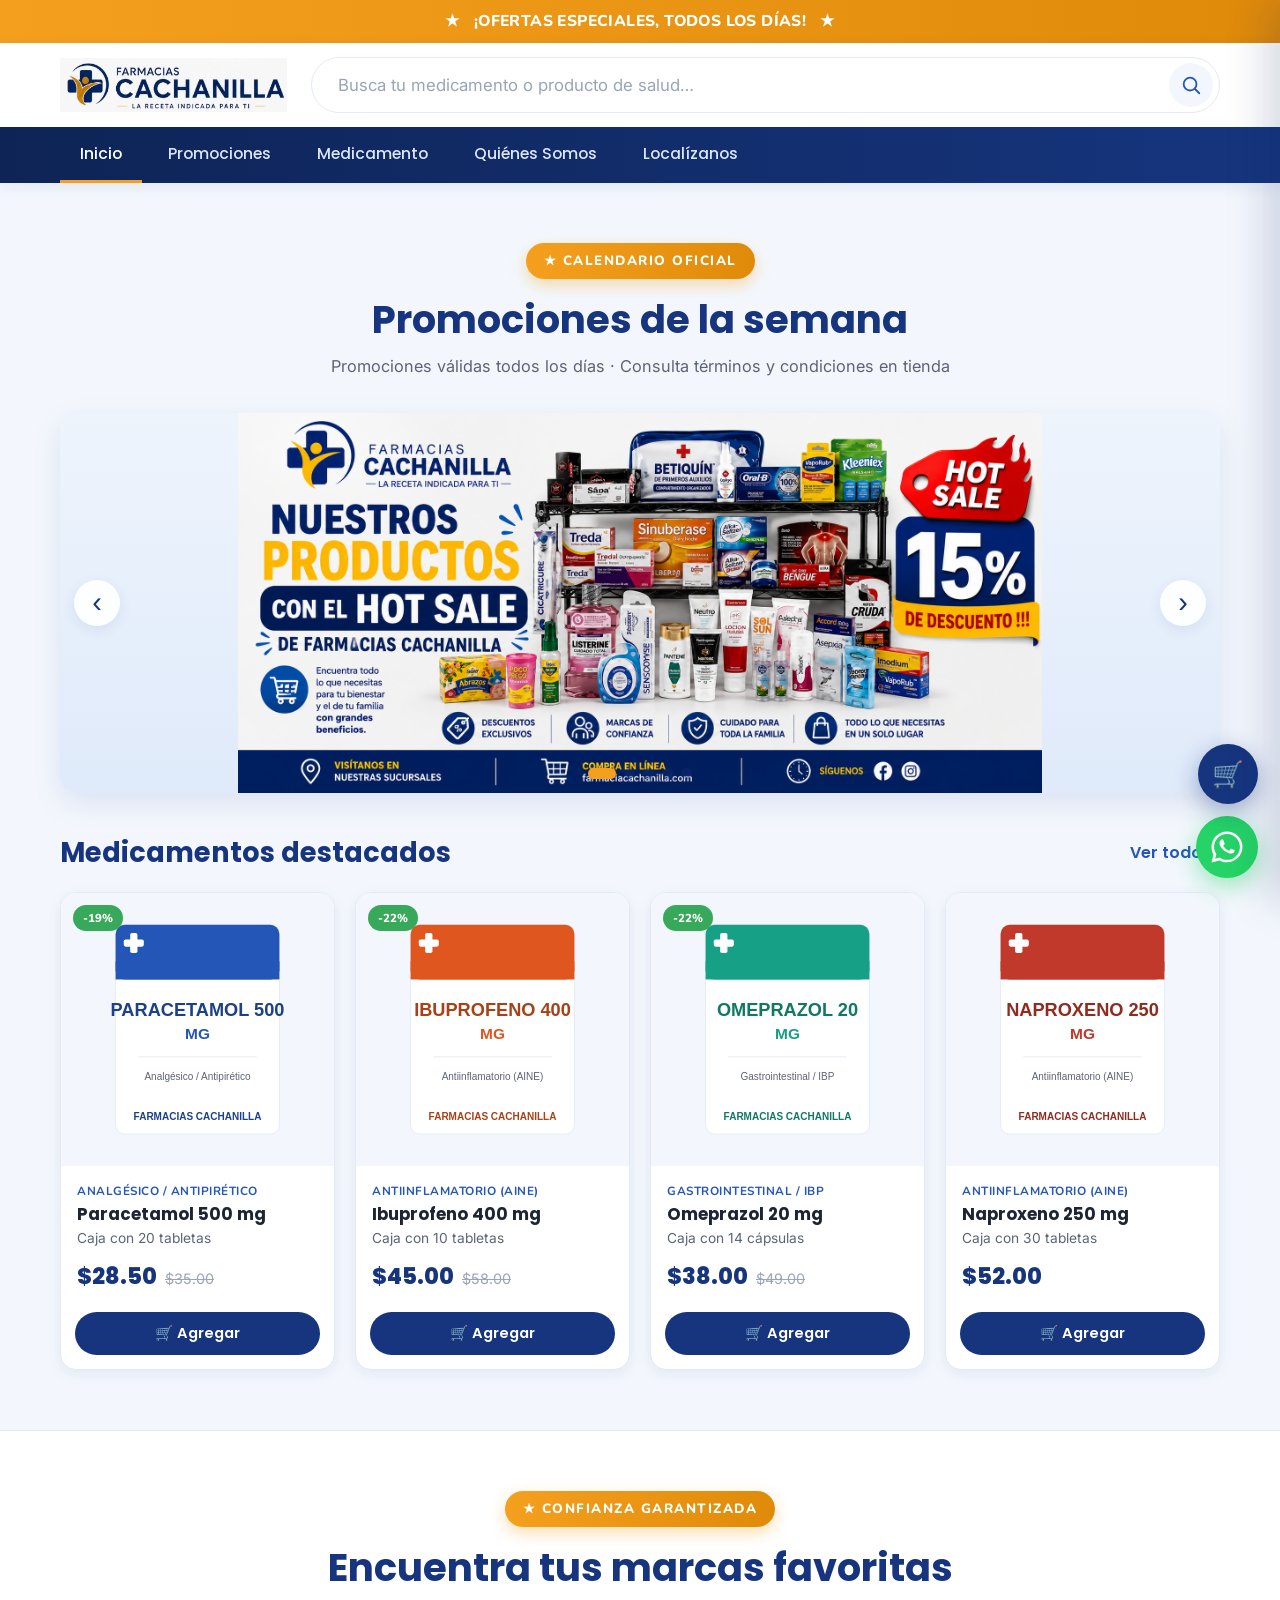
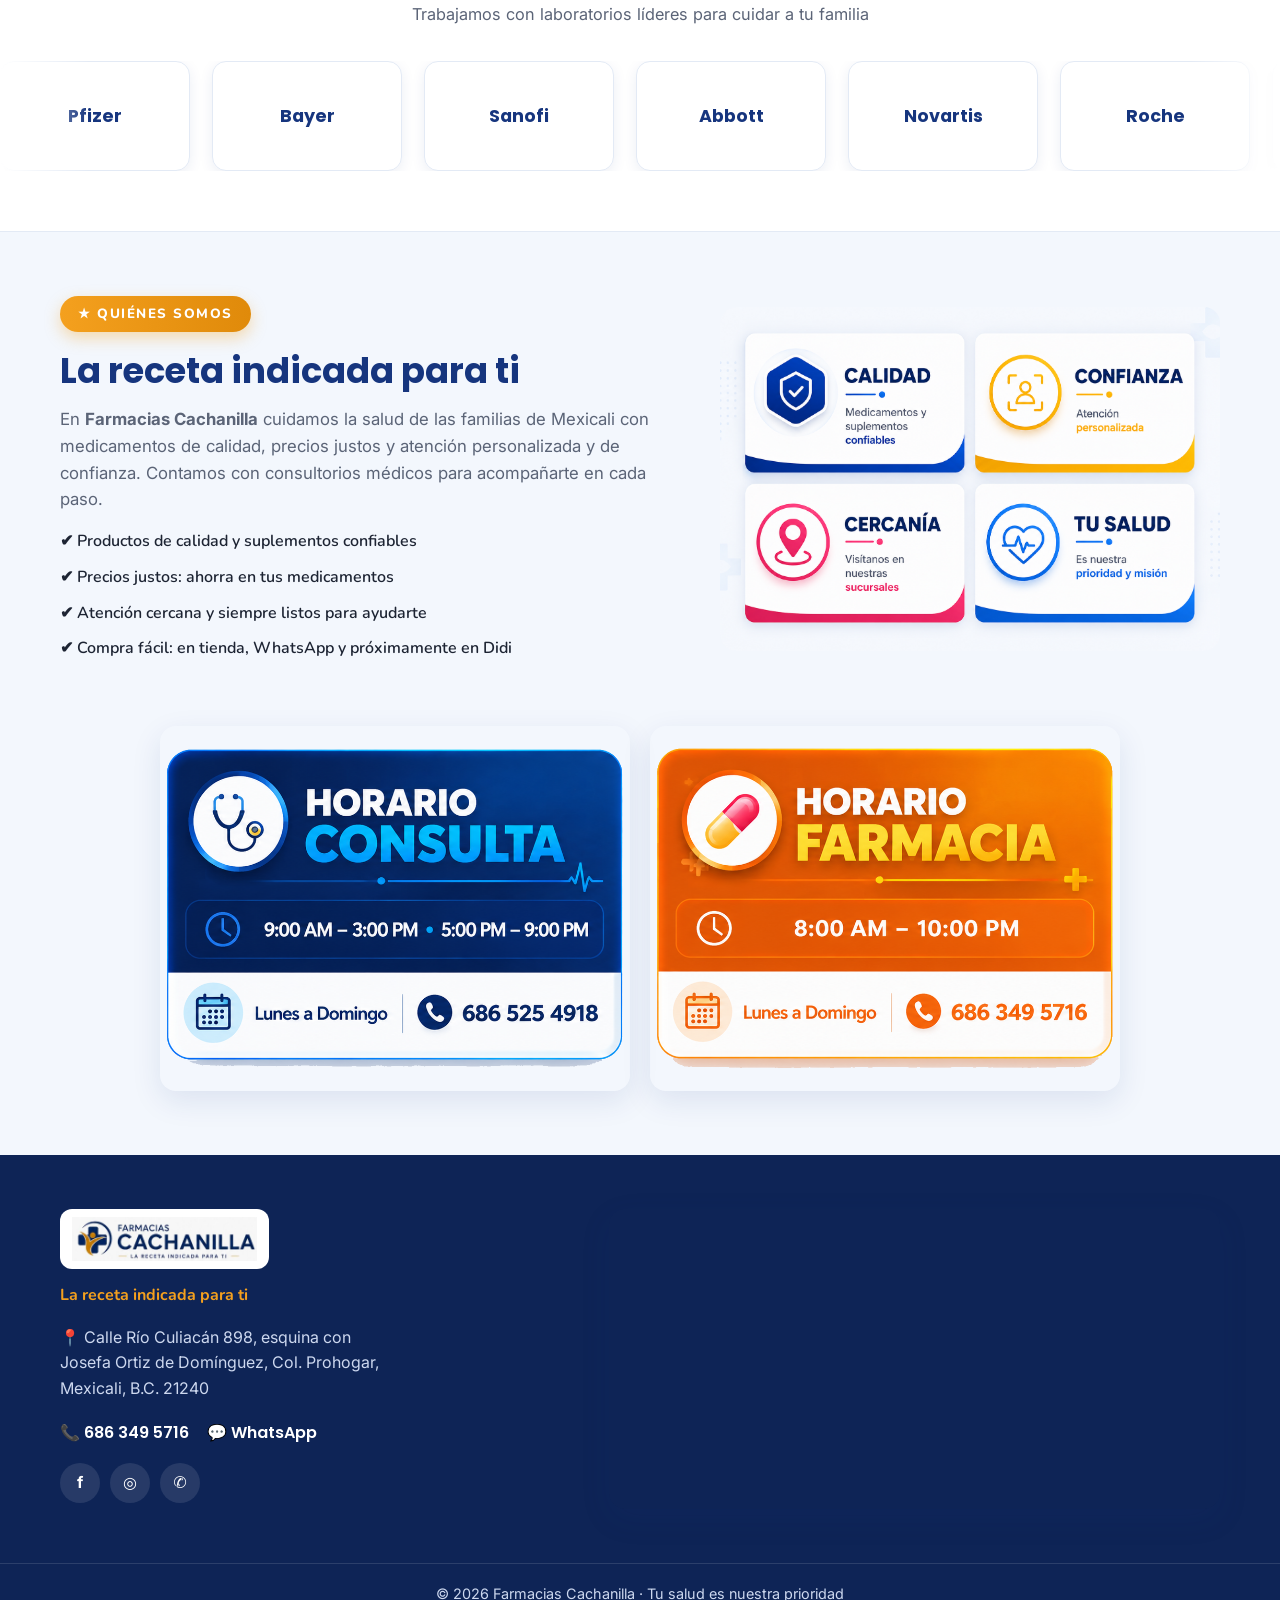
==== index.html @ b31c38f8 "@ Initial commit: Farmacias Cachanilla pharmacy website Static HTML/CSS/JS site for Farmacias Cachan" ====
<!doctype html>
<html lang="es">
  <head>
    <meta charset="UTF-8" />
    <meta name="viewport" content="width=device-width, initial-scale=1.0" />
    <title>Farmacias Cachanilla · La receta indicada para ti</title>
    <meta
      name="description"
      content="Farmacias Cachanilla en Mexicali, B.C. Medicamentos de calidad, promociones todos los días y atención personalizada. La receta indicada para ti."
    />

    <!-- Fonts: Poppins, Inter, Nunito -->
    <link rel="preconnect" href="https://fonts.googleapis.com" />
    <link rel="preconnect" href="https://fonts.gstatic.com" crossorigin />
    <link
      href="https://fonts.googleapis.com/css2?family=Inter:wght@400;500;600;700&family=Nunito:wght@400;600;700;800&family=Poppins:wght@500;600;700;800&display=swap"
      rel="stylesheet"
    />

    <link rel="stylesheet" href="styles.css" />
    <link rel="stylesheet" href="catalog.css" />
  </head>
  <body>
    <!-- ===== Top bar: Special Offers ===== -->
    <div class="topbar">
      <div class="topbar__inner">
        <span class="topbar__icon">★</span>
        <p>¡Ofertas Especiales, todos los días!</p>
        <span class="topbar__icon">★</span>
      </div>
    </div>

    <!-- ===== Header: logo + large search ===== -->
    <header class="header" id="inicio">
      <div class="header__inner">
        <a
          href="#inicio"
          class="brand"
          aria-label="Farmacias Cachanilla - Inicio"
        >
          <img
            src="images/fcachanilla.png"
            onerror="
              this.onerror = null;
              this.src = 'images/logo.svg';
            "
            alt="Farmacias Cachanilla"
            class="brand__logo"
          />
        </a>

        <form class="search" role="search" onsubmit="return false;">
          <input
            type="search"
            class="search__input"
            id="searchInput"
            placeholder="Busca tu medicamento o producto de salud…"
            autocomplete="off"
          />
          <button type="submit" class="search__btn" aria-label="Buscar">
            <svg
              viewBox="0 0 24 24"
              width="22"
              height="22"
              fill="none"
              stroke="currentColor"
              stroke-width="2"
              stroke-linecap="round"
              stroke-linejoin="round"
            >
              <circle cx="11" cy="11" r="7"></circle>
              <line x1="21" y1="21" x2="16.65" y2="16.65"></line>
            </svg>
          </button>
        </form>
      </div>

      <!-- ===== Navbar ===== -->

      <nav class="nav" aria-label="Navegación principal">
        <button class="nav__toggle" id="navToggle" aria-label="Abrir menú">
          ☰
        </button>
        <ul class="nav__list" id="navList">
          <li><a href="#inicio" class="is-active">Inicio</a></li>
          <li><a href="#promociones">Promociones</a></li>
          <li><a href="medicines.html">Medicamento</a></li>
          <li><a href="#quienes-somos">Quiénes Somos</a></li>
          <li><a href="#localizanos">Localízanos</a></li>
        </ul>
      </nav>
    </header>

    <!-- ===== Promotions banner ===== -->
    <section class="promos" id="promociones">
      <div class="section-head">
        <span class="section-head__kicker">Calendario oficial</span>
        <h2 class="section-head__title">Promociones de la semana</h2>
        <p class="section-head__sub">
          Promociones válidas todos los días · Consulta términos y condiciones
          en tienda
        </p>
      </div>

      <!-- Main carousel -->
      <div class="banner">
        <div class="banner__track" id="bannerTrack">
          <figure class="banner__slide">
            <img
              src="images/banner/6cffe744-ce53-4733-be3e-1de3a39f2cb5.png"
              alt="Hot Sale 15% de descuento en Farmacias Cachanilla"
              loading="lazy"
            />
          </figure>
          <figure class="banner__slide">
            <img
              src="images/banner/8ad12cfd-c599-4c02-a518-614a03417644.png"
              alt="Lunes de Ofertas Exclusivas"
              loading="lazy"
            />
          </figure>
          <figure class="banner__slide">
            <img
              src="images/banner/b4b0b1b1-4445-47c0-91e2-8fb23d825919.png"
              alt="Encuentra los medicamentos y productos para el cuidado de tu salud"
              loading="lazy"
            />
          </figure>
          <figure class="banner__slide">
            <img
              src="images/banner/c88b5c48-6c72-4210-8915-53090e81ed5e.png"
              alt="Nuestro personal está listo para surtir tu receta"
              loading="lazy"
            />
          </figure>
          <figure class="banner__slide">
            <img
              src="images/banner/e79104b1-02ad-48b0-a302-bc92f5e53a52.png"
              alt="Garnier SkinActive Agua Micelar Todo-en-1"
              loading="lazy"
            />
          </figure>
        </div>

        <button
          class="banner__nav banner__nav--prev"
          id="bannerPrev"
          aria-label="Anterior"
        >
          ‹
        </button>
        <button
          class="banner__nav banner__nav--next"
          id="bannerNext"
          aria-label="Siguiente"
        >
          ›
        </button>
        <div class="banner__dots" id="bannerDots"></div>
      </div>

      <!-- Featured medicines -->
      <div class="featured__head">
        <h3 class="gallery__title">Medicamentos destacados</h3>
        <a class="featured__all" href="medicines.html">Ver todos ›</a>
      </div>
      <div class="catalog__grid" id="featuredMeds">
        <p class="empty">Cargando medicamentos…</p>
      </div>
    </section>

    <!-- ===== Brands we sell ===== -->
    <section class="brands" id="medicamento">
      <div class="section-head">
        <span class="section-head__kicker">Confianza garantizada</span>
        <h2 class="section-head__title">Encuentra tus marcas favoritas</h2>
        <p class="section-head__sub">
          Trabajamos con laboratorios líderes para cuidar a tu familia
        </p>
      </div>

      <div class="brands__marquee">
        <div class="brands__track" id="brandsGrid">
          <!-- The cards (duplicated for the loop) are generated with JS (main.js) -->
        </div>
      </div>
    </section>

    <!-- ===== About us ===== -->
    <section class="about" id="quienes-somos">
      <div class="about__grid">
        <div class="about__text">
          <span class="section-head__kicker">Quiénes Somos</span>
          <h2>La receta indicada para ti</h2>
          <p>
            En <strong>Farmacias Cachanilla</strong> cuidamos la salud de las
            familias de Mexicali con medicamentos de calidad, precios justos y
            atención personalizada y de confianza. Contamos con consultorios
            médicos para acompañarte en cada paso.
          </p>
          <ul class="about__list">
            <li>✔ Productos de calidad y suplementos confiables</li>
            <li>✔ Precios justos: ahorra en tus medicamentos</li>
            <li>✔ Atención cercana y siempre listos para ayudarte</li>
            <li>✔ Compra fácil: en tienda, WhatsApp y próximamente en Didi</li>
          </ul>
        </div>
        <div class="about__cards">
          <img
            class="about__img"
            src="images/banner/quienes-somos.png"
            alt="Calidad: medicamentos y suplementos confiables. Confianza: atención personalizada. Cercanía: visítanos en nuestras sucursales. Tu salud: es nuestra prioridad y misión."
          />
        </div>
      </div>
    </section>

    <!-- ===== Schedule ===== -->
    <section class="hours">
      <img
        class="hours__img"
        src="images/banner/hconsulta.png"
        alt="Horario Consulta: 9:00 AM – 3:00 PM y 5:00 PM – 9:00 PM, Lunes a Domingo, 686 525 4918."
      />
      <img
        class="hours__img"
        src="images/banner/fhorario.png"
        alt="Horario Farmacia: 8:00 AM – 10:00 PM, Lunes a Domingo, 686 349 5716."
      />
    </section>

    <!-- ===== Footer with map ===== -->
    <footer class="footer" id="localizanos">
      <div class="footer__grid">
        <div class="footer__col">
          <img
            src="images/fcachanilla.png"
            onerror="
              this.onerror = null;
              this.src = 'images/logo.svg';
            "
            alt="Farmacias Cachanilla"
            class="footer__logo"
          />
          <p class="footer__tag">La receta indicada para ti</p>
          <p class="footer__addr">
            📍 Calle Río Culiacán 898, esquina con Josefa Ortiz de Domínguez,
            Col. Prohogar, Mexicali, B.C. 21240
          </p>
          <div class="footer__contact">
            <a href="tel:+526863495716">📞 686 349 5716</a>
            <a href="https://wa.me/526863495716" target="_blank" rel="noopener"
              >💬 WhatsApp</a
            >
          </div>
          <div class="footer__social">
            <a href="#" aria-label="Facebook">f</a>
            <a href="#" aria-label="Instagram">◎</a>
            <a href="https://wa.me/526863495716" aria-label="WhatsApp">✆</a>
          </div>
        </div>

        <div class="footer__map">
          <iframe
            title="Ubicación Farmacias Cachanilla"
            src="https://www.google.com/maps?q=Calle+R%C3%ADo+Culiacan+898,+Prohogar,+Mexicali,+21240&output=embed"
            width="100%"
            height="100%"
            style="border: 0"
            allowfullscreen=""
            loading="lazy"
            referrerpolicy="no-referrer-when-downgrade"
          ></iframe>
        </div>
      </div>

      <div class="footer__bottom">
        <p>
          © <span id="year"></span> Farmacias Cachanilla · Tu salud es nuestra
          prioridad
        </p>
      </div>
    </footer>

    <!-- ===== Floating WhatsApp button ===== -->
    <a
      class="whatsapp"
      href="https://wa.me/526863495716?text=Hola%2C%20quiero%20informaci%C3%B3n%20sobre%20sus%20promociones"
      target="_blank"
      rel="noopener"
      aria-label="Escríbenos por WhatsApp"
    >
      <svg
        viewBox="0 0 32 32"
        width="32"
        height="32"
        fill="currentColor"
        aria-hidden="true"
      >
        <path
          d="M16 .5C7.4.5.5 7.4.5 16c0 2.8.7 5.4 2 7.7L.5 31.5l8-2.1c2.2 1.2 4.8 1.9 7.5 1.9 8.6 0 15.5-6.9 15.5-15.5S24.6.5 16 .5zm0 28.3c-2.4 0-4.7-.7-6.7-1.9l-.5-.3-4.7 1.2 1.3-4.6-.3-.5c-1.3-2-2-4.4-2-6.9C3.1 8.8 8.9 3 16 3s12.9 5.8 12.9 12.9S23.1 28.8 16 28.8zm7.1-9.7c-.4-.2-2.3-1.1-2.6-1.3-.4-.1-.6-.2-.9.2-.3.4-1 1.3-1.2 1.5-.2.2-.4.3-.8.1-.4-.2-1.6-.6-3.1-1.9-1.1-1-1.9-2.3-2.1-2.6-.2-.4 0-.6.2-.8.2-.2.4-.4.6-.7.2-.2.3-.4.4-.7.1-.3 0-.5 0-.7-.1-.2-.9-2.1-1.2-2.9-.3-.8-.6-.7-.9-.7h-.7c-.2 0-.7.1-1 .5-.3.4-1.3 1.3-1.3 3.1s1.3 3.6 1.5 3.9c.2.3 2.6 4 6.3 5.5.9.4 1.6.6 2.1.8.9.3 1.7.2 2.3.1.7-.1 2.3-.9 2.6-1.8.3-.9.3-1.6.2-1.8-.1-.2-.3-.3-.7-.4z"
        />
      </svg>
    </a>

    <script src="data-medicines.js"></script>
    <script src="store.js"></script>
    <script src="main.js"></script>
  </body>
</html>
---- styles.css ----
/* ===================================================================
   Farmacias Cachanilla — Styles
   Palette based on the logo: navy blue + gold/orange + green cross
   Fonts: Poppins (titles), Inter (body), Nunito (accents)
=================================================================== */

:root{
  --navy:      #16357e;   /* logo's main blue */
  --navy-dark: #0e2456;
  --blue:      #2456b8;
  --gold:      #f4a01e;   /* logo's gold/orange */
  --gold-dark: #e08a0a;
  --green:     #38a85a;   /* cross green */
  --ink:       #1d2433;
  --muted:     #5b6477;
  --bg:        #f3f7fd;
  --card:      #ffffff;
  --line:      #e3eaf5;
  --radius:    16px;
  --shadow:    0 10px 30px rgba(22,53,126,.10);
  --shadow-sm: 0 4px 14px rgba(22,53,126,.08);
}

*{ box-sizing:border-box; margin:0; padding:0; }

html{ scroll-behavior:smooth; }

body{
  font-family:'Inter', system-ui, sans-serif;
  color:var(--ink);
  background:var(--bg);
  line-height:1.6;
}

img{ max-width:100%; display:block; }
a{ color:inherit; text-decoration:none; }

h1,h2,h3,h4{ font-family:'Poppins', sans-serif; line-height:1.2; }

/* ===== Top bar ===== */
.topbar{
  background:linear-gradient(90deg,var(--gold),var(--gold-dark));
  color:#fff;
}
.topbar__inner{
  max-width:1200px; margin:0 auto; padding:9px 20px;
  display:flex; align-items:center; justify-content:center; gap:14px;
  font-family:'Nunito', sans-serif; font-weight:800; letter-spacing:.4px;
  font-size:.98rem; text-transform:uppercase;
}
.topbar__icon{ animation:twinkle 1.8s infinite ease-in-out; }
@keyframes twinkle{ 0%,100%{opacity:1} 50%{opacity:.35} }

/* ===== Header ===== */
.header{
  position:sticky; top:0; z-index:50;
  background:#fff; box-shadow:var(--shadow-sm);
}
.header__inner{
  max-width:1200px; margin:0 auto; padding:14px 20px;
  display:flex; align-items:center; gap:24px; flex-wrap:wrap;
}
.brand__logo{ height:54px; width:auto; }

/* Large minimalist search */
.search{
  flex:1; min-width:280px;
  display:flex; align-items:center; gap:6px;
  background:#fff;
  border:1.5px solid var(--line);
  border-radius:50px;
  padding:5px 6px 5px 22px;
  transition:border-color .2s, box-shadow .2s;
}
.search:focus-within{
  border-color:var(--blue);
  box-shadow:0 0 0 4px rgba(36,86,184,.10);
}
.search__input{
  flex:1; border:none; outline:none; background:transparent;
  font-family:'Inter',sans-serif; font-size:1.05rem; color:var(--ink);
  padding:11px 4px;
}
.search__input::placeholder{ color:#9aa4b8; }
/* Minimalist button: icon only */
.search__btn{
  flex:none; display:grid; place-items:center; cursor:pointer;
  width:44px; height:44px; border-radius:50%;
  border:none; background:var(--bg); color:var(--blue);
  transition:background .2s, color .2s, transform .15s;
}
.search__btn:hover{ background:var(--blue); color:#fff; transform:scale(1.05); }

/* ===== Navbar ===== */
.nav{
  background:linear-gradient(90deg,var(--navy-dark),var(--navy));
}
.nav__list{
  max-width:1200px; margin:0 auto; padding:0 20px;
  list-style:none; display:flex; gap:6px; flex-wrap:wrap;
}
.nav__list a{
  display:block; color:#dce6fb; font-family:'Poppins',sans-serif;
  font-weight:500; font-size:.98rem; padding:14px 20px;
  border-bottom:3px solid transparent; transition:.2s;
}
.nav__list a:hover{ color:#fff; background:rgba(255,255,255,.08); }
.nav__list a.is-active{ color:#fff; border-bottom-color:var(--gold); }
.nav__toggle{
  display:none; background:none; border:none; color:#fff;
  font-size:1.6rem; padding:12px 20px; cursor:pointer;
}

/* ===== Section headers ===== */
.section-head{ text-align:center; max-width:720px; margin:0 auto 34px; }
.section-head__kicker{
  display:inline-block; margin-bottom:12px;
  font-family:'Nunito',sans-serif; font-weight:800; color:#fff;
  text-transform:uppercase; letter-spacing:1.5px; font-size:.84rem;
  background:linear-gradient(90deg,var(--gold),var(--gold-dark));
  padding:7px 18px; border-radius:50px;
  box-shadow:0 6px 16px rgba(244,160,30,.35);
}
.section-head__kicker::before{ content:'★ '; }
.section-head__title{
  font-size:clamp(1.6rem,3.4vw,2.4rem); color:var(--navy); margin:6px 0 10px;
}
.section-head__sub{ color:var(--muted); font-size:1.02rem; }

/* ===== Promotions ===== */
.promos{ max-width:1200px; margin:0 auto; padding:60px 20px; }

.banner{ position:relative; border-radius:var(--radius); overflow:hidden; box-shadow:var(--shadow); }
.banner__track{ display:flex; transition:transform .5s ease; }
.banner__slide{ min-width:100%; }
/* Horizontal banners: reduced height, no crop or distortion */
.banner__slide img{
  width:100%; height:clamp(220px,30vw,380px); object-fit:contain; display:block;
  background:linear-gradient(180deg,#eef4fc,#dfeafa);
}

/* ---- Featured posters gallery ---- */
.gallery__title{
  text-align:center; color:var(--navy); font-size:clamp(1.3rem,2.6vw,1.7rem);
  margin:44px 0 22px;
}
.gallery{
  display:grid; grid-template-columns:repeat(4,1fr); gap:18px;
}
.gallery__item{
  display:block; border-radius:14px; overflow:hidden; background:#fff;
  border:1px solid var(--line); box-shadow:var(--shadow-sm);
  aspect-ratio:53/80; transition:transform .2s, box-shadow .2s;
}
.gallery__item:hover{ transform:translateY(-5px); box-shadow:var(--shadow); }
.gallery__item img{ width:100%; height:100%; object-fit:cover; display:block; }

/* Featured medicines header */
.featured__head{
  display:flex; align-items:center; justify-content:space-between; gap:16px;
  margin:44px 0 22px; flex-wrap:wrap;
}
.featured__head .gallery__title{ margin:0; text-align:left; }
.featured__all{
  font-family:'Poppins',sans-serif; font-weight:600; color:var(--blue);
  white-space:nowrap; transition:color .2s;
}
.featured__all:hover{ color:var(--navy); }

/* ---- Posters designed with CSS ---- */
.slide{
  min-height:clamp(340px,42vw,460px);
  padding:clamp(26px,4vw,52px);
  color:#fff; display:flex; flex-direction:column; justify-content:center;
}
.slide h3{ font-size:clamp(1.6rem,4vw,3rem); letter-spacing:.5px; }
.slide__tagline{ font-family:'Nunito',sans-serif; font-weight:800; font-size:clamp(1rem,2vw,1.3rem); margin-top:6px; }

/* Slide 1 — Rovemax */
.slide--rovemax{
  background:linear-gradient(135deg,#eaf2fc 0%,#cfe0f7 100%); color:var(--navy);
  flex-direction:row; align-items:center; gap:30px; justify-content:space-between;
}
.slide__brand{ font-family:'Poppins',sans-serif; font-weight:800; color:#1f7a4d; font-size:clamp(2rem,5vw,3.4rem); }
.slide__sub{ font-weight:700; color:var(--navy); letter-spacing:1px; }
.slide__dose{ color:var(--muted); margin-bottom:8px; }
.slide--rovemax .slide__tagline{ color:var(--blue); margin:8px 0 16px; }
.slide__feats{ list-style:none; display:grid; gap:8px; font-family:'Nunito',sans-serif; font-weight:700; }
.slide__right{ display:flex; flex-direction:column; align-items:center; gap:14px; }
.slide__box{
  background:var(--navy); color:#fff; border-radius:16px; padding:18px 26px; text-align:center;
  font-family:'Poppins',sans-serif; font-weight:600; line-height:1.1; display:flex; flex-direction:column;
}
.slide__box strong{ font-size:3rem; color:var(--gold); }
.slide__lab{ font-family:'Poppins',sans-serif; font-weight:800; color:var(--navy); font-size:1.4rem; }

/* Slides with a day header */
.slide__head{ text-align:center; margin-bottom:18px; }
.slide__day{
  display:inline-block; background:#fff; color:var(--navy);
  font-family:'Poppins',sans-serif; font-weight:800; font-size:clamp(1.4rem,3.5vw,2.4rem);
  padding:4px 22px; border-radius:8px; letter-spacing:1px;
}
.slide__day--gold{ color:var(--gold-dark); }

/* Slide 2 — Viernes */
.slide--viernes{ background:linear-gradient(135deg,#b3122a,#7d0d1d); }
/* Slide 3 — Jueves */
.slide--jueves{ background:linear-gradient(135deg,#2a2f86,#171b5c); }
/* Slide 4 — Consultorios */
.slide--consultorios{ background:linear-gradient(135deg,var(--navy),var(--navy-dark)); }

.slide__deals{ display:grid; grid-template-columns:1fr 1fr; gap:12px; max-width:760px; margin:0 auto; width:100%; }
.slide__deals--row{ grid-template-columns:repeat(3,1fr); margin-top:14px; }
.deal{
  background:rgba(255,255,255,.12); border:1px solid rgba(255,255,255,.25);
  border-radius:12px; padding:12px 16px; display:flex; align-items:center;
  justify-content:space-between; gap:10px; backdrop-filter:blur(2px);
}
.deal span{ font-family:'Inter',sans-serif; font-weight:600; font-size:.95rem; }
.deal strong{ font-family:'Poppins',sans-serif; font-weight:800; color:var(--gold); white-space:nowrap; }

/* Hydration kit */
.slide__kit{
  display:flex; align-items:center; justify-content:center; gap:24px; flex-wrap:wrap;
  background:rgba(255,255,255,.1); border-radius:14px; padding:16px 24px;
  max-width:620px; margin:0 auto;
}
.kit__items{ font-family:'Nunito',sans-serif; font-weight:700; font-size:1.05rem; }
.kit__items em{ color:var(--gold); font-style:normal; font-weight:800; }
.kit__price{ display:flex; flex-direction:column; align-items:center; line-height:1; }
.kit__price small{ font-size:.8rem; opacity:.85; }
.kit__price strong{ font-family:'Poppins',sans-serif; font-weight:800; font-size:3rem; color:var(--gold); }

/* Clinics — schedule */
.slide__hours{ display:grid; grid-template-columns:1fr 1fr; gap:16px; max-width:680px; margin:0 auto; width:100%; }
.hour{
  background:rgba(255,255,255,.12); border-radius:14px; padding:16px; text-align:center;
  display:flex; flex-direction:column; gap:4px;
}
.hour b{ font-family:'Poppins',sans-serif; font-size:1.1rem; }
.hour span{ font-family:'Nunito',sans-serif; font-weight:700; color:var(--gold); }
.hour small{ opacity:.85; }
.slide__addr{ text-align:center; margin-top:16px; font-weight:600; }
.banner__nav{
  position:absolute; top:50%; transform:translateY(-50%);
  width:46px; height:46px; border-radius:50%; border:none; cursor:pointer;
  background:rgba(255,255,255,.92); color:var(--navy);
  font-size:1.8rem; line-height:1; box-shadow:var(--shadow-sm);
  display:grid; place-items:center; transition:.2s;
}
.banner__nav:hover{ background:#fff; transform:translateY(-50%) scale(1.08); }
.banner__nav--prev{ left:14px; }
.banner__nav--next{ right:14px; }
.banner__dots{
  position:absolute; bottom:14px; left:0; right:0;
  display:flex; gap:8px; justify-content:center;
}
.banner__dots button{
  width:11px; height:11px; border-radius:50%; border:none; cursor:pointer;
  background:rgba(22,53,126,.3); transition:.2s;
}
.banner__dots button.is-active{ background:var(--gold); width:28px; border-radius:6px; }

/* Offer cards */
.offers{
  margin-top:26px;
  display:grid; grid-template-columns:repeat(4,1fr); gap:18px;
}
.offer{
  background:var(--card); border-radius:14px; padding:22px 20px;
  box-shadow:var(--shadow-sm); border:1px solid var(--line);
  transition:transform .2s, box-shadow .2s;
}
.offer:hover{ transform:translateY(-4px); box-shadow:var(--shadow); }
.offer__badge{
  display:inline-block; font-family:'Nunito',sans-serif; font-weight:800;
  font-size:.72rem; text-transform:uppercase; letter-spacing:.6px;
  color:#fff; padding:4px 12px; border-radius:50px; margin-bottom:12px;
}
.offer__badge--blue{ background:var(--blue); }
.offer__badge--gold{ background:var(--gold); }
.offer__badge--green{ background:var(--green); }
.offer h3{ font-size:1.05rem; color:var(--navy); }
.offer p{ color:var(--muted); font-size:.92rem; margin:4px 0 12px; }
.offer__off{
  font-family:'Poppins',sans-serif; font-weight:800; font-size:1.5rem;
  color:var(--gold-dark);
}

/* ===== Brands ===== */
.brands{ background:#fff; padding:60px 0; border-top:1px solid var(--line); border-bottom:1px solid var(--line); }

/* Infinite carousel (marquee) */
.brands__marquee{
  overflow:hidden; width:100%;
  -webkit-mask-image:linear-gradient(90deg, transparent, #000 7%, #000 93%, transparent);
          mask-image:linear-gradient(90deg, transparent, #000 7%, #000 93%, transparent);
}
.brands__track{
  display:flex; gap:22px; width:max-content;
  animation:brandsScroll 55s linear infinite;
}
.brands__marquee:hover .brands__track{ animation-play-state:paused; }
@keyframes brandsScroll{
  from{ transform:translateX(0); }
  to{ transform:translateX(-50%); }
}
@media (prefers-reduced-motion:reduce){
  .brands__track{ animation:none; flex-wrap:wrap; justify-content:center; }
}

.brand-card{
  flex:0 0 auto; width:190px; height:110px;
  background:var(--card); border:1px solid var(--line); border-radius:14px;
  display:grid; place-items:center; padding:18px;
  box-shadow:var(--shadow-sm); transition:transform .2s, box-shadow .2s;
  font-family:'Poppins',sans-serif; font-weight:700; font-size:1.1rem; color:var(--navy);
  text-align:center;
}
.brand-card:hover{ transform:translateY(-4px); box-shadow:var(--shadow); }
.brand-card img{ max-height:50px; max-width:140px; width:auto; object-fit:contain; }

/* ===== About us ===== */
.about{ max-width:1200px; margin:0 auto; padding:64px 20px; }
.about__grid{ display:grid; grid-template-columns:1.1fr .9fr; gap:48px; align-items:center; }
.about__text h2{ font-size:clamp(1.6rem,3vw,2.2rem); color:var(--navy); margin:6px 0 14px; }
.about__text p{ color:var(--muted); font-size:1.05rem; margin-bottom:16px; }
.about__list{ list-style:none; display:grid; gap:10px; }
.about__list li{ font-family:'Nunito',sans-serif; font-weight:600; color:var(--ink); }
.about__cards{ display:block; }
.about__img{ width:100%; height:auto; display:block; border-radius:var(--radius); }
.about__card{
  background:var(--card); border:1px solid var(--line); border-radius:14px;
  padding:22px 18px; text-align:center; box-shadow:var(--shadow-sm);
}
.about__card span{ font-size:2rem; display:block; margin-bottom:8px; }
.about__card h4{ color:var(--navy); margin-bottom:4px; }
.about__card p{ color:var(--muted); font-size:.9rem; }

/* ===== Schedule ===== */
.hours{
  max-width:1000px; margin:0 auto 64px; padding:0 20px;
  display:grid; grid-template-columns:1fr 1fr; gap:20px; align-items:center;
}
.hours__img{
  width:100%; height:auto; display:block;
  border-radius:var(--radius); box-shadow:var(--shadow);
}
@media (max-width:640px){
  .hours{ grid-template-columns:1fr; }
}

/* ===== Footer ===== */
.footer{ background:var(--navy-dark); color:#cdd8ef; }
.footer__grid{
  max-width:1200px; margin:0 auto; padding:54px 20px;
  display:grid; grid-template-columns:1fr 1.2fr; gap:40px;
}
.footer__logo{ height:60px; background:#fff; padding:8px 12px; border-radius:12px; margin-bottom:14px; }
.footer__tag{ font-family:'Nunito',sans-serif; font-weight:700; color:var(--gold); margin-bottom:16px; }
.footer__addr{ margin-bottom:18px; max-width:340px; }
.footer__contact{ display:flex; gap:18px; flex-wrap:wrap; margin-bottom:18px; }
.footer__contact a{ font-family:'Poppins',sans-serif; font-weight:600; color:#fff; }
.footer__contact a:hover{ color:var(--gold); }
.footer__social{ display:flex; gap:10px; }
.footer__social a{
  width:40px; height:40px; border-radius:50%; display:grid; place-items:center;
  background:rgba(255,255,255,.1); color:#fff; font-weight:700; transition:.2s;
}
.footer__social a:hover{ background:var(--gold); color:var(--navy-dark); }
.footer__map{ border-radius:var(--radius); overflow:hidden; min-height:300px; box-shadow:var(--shadow); }
.footer__map iframe{ display:block; height:100%; min-height:300px; }
.footer__bottom{
  border-top:1px solid rgba(255,255,255,.12); text-align:center;
  padding:18px 20px; font-size:.9rem;
}

/* ===== Floating WhatsApp button ===== */
.whatsapp{
  position:fixed; right:22px; bottom:22px; z-index:80;
  width:62px; height:62px; border-radius:50%;
  background:#25d366; color:#fff;
  display:grid; place-items:center;
  box-shadow:0 8px 24px rgba(37,211,102,.45);
  animation:pulse 2.2s infinite;
  transition:transform .2s;
}
.whatsapp:hover{ transform:scale(1.08); }
@keyframes pulse{
  0%{ box-shadow:0 0 0 0 rgba(37,211,102,.5); }
  70%{ box-shadow:0 0 0 16px rgba(37,211,102,0); }
  100%{ box-shadow:0 0 0 0 rgba(37,211,102,0); }
}

/* ===== Responsive ===== */
@media (max-width:900px){
  .offers{ grid-template-columns:1fr 1fr; }
  .gallery{ grid-template-columns:repeat(3,1fr); }
  .brands__grid{ grid-template-columns:repeat(3,1fr); }
  .about__grid{ grid-template-columns:1fr; }
  .footer__grid{ grid-template-columns:1fr; }
}
@media (max-width:640px){
  .header__inner{ gap:14px; }
  .brand__logo{ height:44px; }
  .search__btn{ padding:12px 18px; }
  .nav__toggle{ display:block; }
  .nav__list{
    display:none; flex-direction:column; padding:0;
  }
  .nav__list.is-open{ display:flex; }
  .nav__list a{ padding:14px 20px; border-bottom:1px solid rgba(255,255,255,.08); }
  .offers{ grid-template-columns:1fr; }
  .gallery{ grid-template-columns:1fr 1fr; }
  .brands__grid{ grid-template-columns:1fr 1fr; }
  .about__cards{ grid-template-columns:1fr; }

  /* Posters on mobile */
  .slide--rovemax{ flex-direction:column; text-align:center; }
  .slide__feats{ justify-items:center; }
  .slide__deals{ grid-template-columns:1fr; }
  .slide__deals--row{ grid-template-columns:1fr; }
  .slide__hours{ grid-template-columns:1fr; }
}
---- catalog.css ----
/* ===================================================================
   Medicines catalog + product detail
=================================================================== */

/* ---------- List ---------- */
.catalog{ max-width:1200px; margin:0 auto; padding:34px 20px 70px; }
.catalog__head{
  display:flex; align-items:flex-end; justify-content:space-between; gap:16px;
  flex-wrap:wrap; margin-bottom:18px;
}
.catalog__title{ font-size:clamp(1.6rem,3.4vw,2.3rem); color:var(--navy); }
.catalog__count{ color:var(--muted); font-family:'Nunito',sans-serif; font-weight:700; }

.catalog__chips{ display:flex; gap:10px; flex-wrap:wrap; margin-bottom:26px; }
.chip{
  border:1.5px solid var(--line); background:#fff; color:var(--muted);
  font-family:'Nunito',sans-serif; font-weight:700; font-size:.9rem;
  padding:8px 16px; border-radius:50px; cursor:pointer; transition:.18s;
}
.chip:hover{ border-color:var(--blue); color:var(--blue); }
.chip.is-active{ background:var(--navy); border-color:var(--navy); color:#fff; }

.catalog__grid{
  display:grid; grid-template-columns:repeat(4,1fr); gap:20px;
}
.empty{ grid-column:1/-1; text-align:center; color:var(--muted); padding:40px 0; }

/* Product card */
.card{
  position:relative; display:flex; flex-direction:column;
  background:#fff; border:1px solid var(--line); border-radius:16px; overflow:hidden;
  box-shadow:var(--shadow-sm); transition:transform .2s, box-shadow .2s;
}
.card:hover{ transform:translateY(-5px); box-shadow:var(--shadow); }
.card__link{ display:flex; flex-direction:column; flex:1; color:inherit; }
.card__img{ background:#f3f7fd; aspect-ratio:1/1; }
.card__img img{ width:100%; height:100%; object-fit:cover; }
.card__rx, .card__save{
  position:absolute; top:12px; font-family:'Nunito',sans-serif; font-weight:800;
  font-size:.72rem; padding:4px 10px; border-radius:50px; color:#fff; z-index:2;
}
.card__rx{ right:12px; background:var(--gold-dark); }
.card__save{ left:12px; background:var(--green); }
.card__body{ padding:16px 16px 18px; display:flex; flex-direction:column; flex:1; }
.card__cat{ font-family:'Nunito',sans-serif; font-weight:700; font-size:.74rem;
  text-transform:uppercase; letter-spacing:.5px; color:var(--blue); }
.card__name{ font-size:1.05rem; color:var(--ink); margin:4px 0 2px; }
.card__pres{ color:var(--muted); font-size:.86rem; margin-bottom:10px; }
.card__price{ display:flex; align-items:baseline; gap:8px; margin-top:auto; }
.card__price strong{ font-family:'Poppins',sans-serif; font-weight:800; font-size:1.4rem; color:var(--navy); }
.card__price s{ color:#9aa4b8; font-size:.9rem; }
.card__cta{ margin-top:10px; font-family:'Poppins',sans-serif; font-weight:600;
  font-size:.9rem; color:var(--gold-dark); }
.card__add{
  margin:0 14px 14px; padding:11px 14px; border:none; cursor:pointer;
  background:var(--navy); color:#fff; border-radius:50px;
  font-family:'Poppins',sans-serif; font-weight:600; font-size:.92rem;
  transition:background .2s, transform .15s;
}
.card__add:hover{ background:var(--blue); }
.card__add.added{ background:var(--green); transform:scale(.97); }

/* ---------- Detail ---------- */
.product{ max-width:1100px; margin:0 auto; padding:24px 20px 70px; }
.pd__crumbs{ margin-bottom:18px; }
.pd__crumbs a{ font-family:'Poppins',sans-serif; font-weight:600; color:var(--blue); }
.pd{ display:grid; grid-template-columns:1fr 1fr; gap:40px; align-items:start; }

.pd__main{
  background:#f3f7fd; border:1px solid var(--line); border-radius:18px; overflow:hidden;
  aspect-ratio:1/1; box-shadow:var(--shadow-sm);
}
.pd__main img{ width:100%; height:100%; object-fit:cover; }
.pd__thumbs{ display:flex; gap:12px; margin-top:14px; }
.pd__thumb{
  width:84px; height:84px; border-radius:12px; overflow:hidden; cursor:pointer;
  border:2px solid var(--line); background:#f3f7fd; padding:0; transition:.18s;
}
.pd__thumb img{ width:100%; height:100%; object-fit:cover; }
.pd__thumb:hover{ border-color:var(--blue); }
.pd__thumb.is-active{ border-color:var(--navy); box-shadow:0 0 0 3px rgba(36,86,184,.15); }

.pd__cat{ font-family:'Nunito',sans-serif; font-weight:800; font-size:.8rem;
  text-transform:uppercase; letter-spacing:1px; color:var(--blue); }
.pd__name{ font-size:clamp(1.6rem,3.2vw,2.2rem); color:var(--navy); margin:6px 0 8px; }
.pd__brand{ color:var(--muted); margin-bottom:12px; }
.pd__rx, .pd__otc{ display:inline-block; font-family:'Nunito',sans-serif; font-weight:800;
  font-size:.82rem; padding:6px 14px; border-radius:50px; margin-bottom:16px; }
.pd__rx{ background:#fff4e0; color:var(--gold-dark); border:1px solid #f3d9a8; }
.pd__otc{ background:#e6f6ec; color:#1f7a4d; border:1px solid #b8e6c8; }

.pd__pricebox{ display:flex; align-items:baseline; gap:14px; flex-wrap:wrap;
  padding:18px 0; border-top:1px solid var(--line); border-bottom:1px solid var(--line); }
.pd__price{ font-family:'Poppins',sans-serif; font-weight:800; font-size:2.4rem; color:var(--navy); }
.pd__pricebox s{ color:#9aa4b8; font-size:1.1rem; }
.pd__save{ font-family:'Nunito',sans-serif; font-weight:800; color:var(--green);
  background:#e6f6ec; padding:4px 12px; border-radius:50px; font-size:.9rem; }

.pd__h3{ color:var(--navy); margin:20px 0 8px; font-size:1.15rem; }
.pd__desc{ color:var(--muted); font-size:1.02rem; }
.pd__actions{ display:flex; gap:14px; flex-wrap:wrap; margin:24px 0 14px; }
.btn{ font-family:'Poppins',sans-serif; font-weight:600; font-size:1rem;
  padding:14px 26px; border-radius:50px; transition:transform .15s, filter .2s; }
.btn--wa{ background:#25d366; color:#fff; }
.btn--wa:hover{ transform:translateY(-2px); filter:brightness(1.05); }
.btn--ghost{ background:#fff; border:1.5px solid var(--line); color:var(--navy); }
.btn--ghost:hover{ border-color:var(--blue); color:var(--blue); }
.btn--add{ background:var(--navy); color:#fff; border:none; cursor:pointer; }
.btn--add:hover{ background:var(--blue); transform:translateY(-2px); }
.pd__note{ color:#9aa4b8; font-size:.85rem; }

/* ===================================================================
   CART (floating button + side drawer)
=================================================================== */
.cartbtn{
  position:fixed; right:22px; bottom:96px; z-index:80;
  width:60px; height:60px; border-radius:50%; cursor:pointer; border:none;
  background:var(--navy); color:#fff; font-size:1.6rem;
  box-shadow:0 8px 24px rgba(22,53,126,.4);
  display:grid; place-items:center; transition:transform .2s;
}
.cartbtn:hover{ transform:scale(1.08); }
.cartbtn__badge{
  position:absolute; top:-4px; right:-4px; min-width:24px; height:24px;
  padding:0 6px; border-radius:50px; background:var(--gold); color:var(--navy-dark);
  font-family:'Nunito',sans-serif; font-weight:800; font-size:.82rem;
  display:grid; place-items:center; border:2px solid #fff;
}

.cart-overlay{
  position:fixed; inset:0; background:rgba(14,36,86,.45); z-index:90;
  opacity:0; visibility:hidden; transition:.25s;
}
.cart-overlay.is-open{ opacity:1; visibility:visible; }

.cart{
  position:fixed; top:0; right:0; z-index:95; height:100%;
  width:min(400px, 92vw); background:#fff; box-shadow:-12px 0 40px rgba(14,36,86,.18);
  display:flex; flex-direction:column;
  transform:translateX(100%); transition:transform .3s ease;
}
.cart.is-open{ transform:translateX(0); }
.cart__head{
  display:flex; align-items:center; justify-content:space-between;
  padding:20px 22px; background:linear-gradient(90deg,var(--navy-dark),var(--navy)); color:#fff;
}
.cart__head h3{ font-family:'Poppins',sans-serif; font-size:1.2rem; }
.cart__close{ background:none; border:none; color:#fff; font-size:1.4rem; cursor:pointer; }
.cart__items{ flex:1; overflow-y:auto; padding:16px 18px; }
.cart__empty{ text-align:center; color:var(--muted); padding:40px 10px; line-height:1.6; }

.citem{ display:grid; grid-template-columns:64px 1fr auto; gap:12px; align-items:center;
  padding:12px 0; border-bottom:1px solid var(--line); }
.citem__img{ width:64px; height:64px; border-radius:10px; object-fit:cover; background:#f3f7fd; border:1px solid var(--line); }
.citem__info h4{ font-family:'Poppins',sans-serif; font-size:.96rem; color:var(--navy); }
.citem__info > span{ color:var(--muted); font-size:.82rem; }
.citem__qty{ display:flex; align-items:center; gap:8px; margin-top:6px; }
.citem__qty button{
  width:28px; height:28px; border-radius:8px; border:1.5px solid var(--line);
  background:#fff; cursor:pointer; font-size:1rem; color:var(--navy); display:grid; place-items:center;
}
.citem__qty button:hover{ border-color:var(--blue); color:var(--blue); }
.citem__qty b{ min-width:20px; text-align:center; font-family:'Nunito',sans-serif; }
.citem__del{ font-size:.9rem !important; margin-left:4px; }
.citem__line{ font-family:'Poppins',sans-serif; font-weight:800; color:var(--navy); white-space:nowrap; }

.cart__foot{ padding:18px 20px; border-top:1px solid var(--line); }
.cart__total{ display:flex; justify-content:space-between; align-items:baseline; margin-bottom:14px; }
.cart__total span{ color:var(--muted); }
.cart__total strong{ font-family:'Poppins',sans-serif; font-size:1.6rem; color:var(--navy); }
.cart__send{ display:block; text-align:center; width:100%; }
.cart__send.is-disabled{ opacity:.5; pointer-events:none; }
.cart__clear{ display:block; width:100%; margin-top:10px; background:none; border:none;
  color:var(--muted); cursor:pointer; font-size:.9rem; text-decoration:underline; }
.cart__note{ color:#9aa4b8; font-size:.8rem; margin-top:12px; text-align:center; }

/* ---------- Responsive ---------- */
@media (max-width:900px){
  .catalog__grid{ grid-template-columns:repeat(3,1fr); }
  .pd{ grid-template-columns:1fr; gap:24px; }
}
@media (max-width:640px){
  .catalog__grid{ grid-template-columns:1fr 1fr; gap:14px; }
  .card__name{ font-size:.98rem; }
  .card__price strong{ font-size:1.2rem; }
  .cartbtn{ width:54px; height:54px; bottom:88px; right:18px; }
}
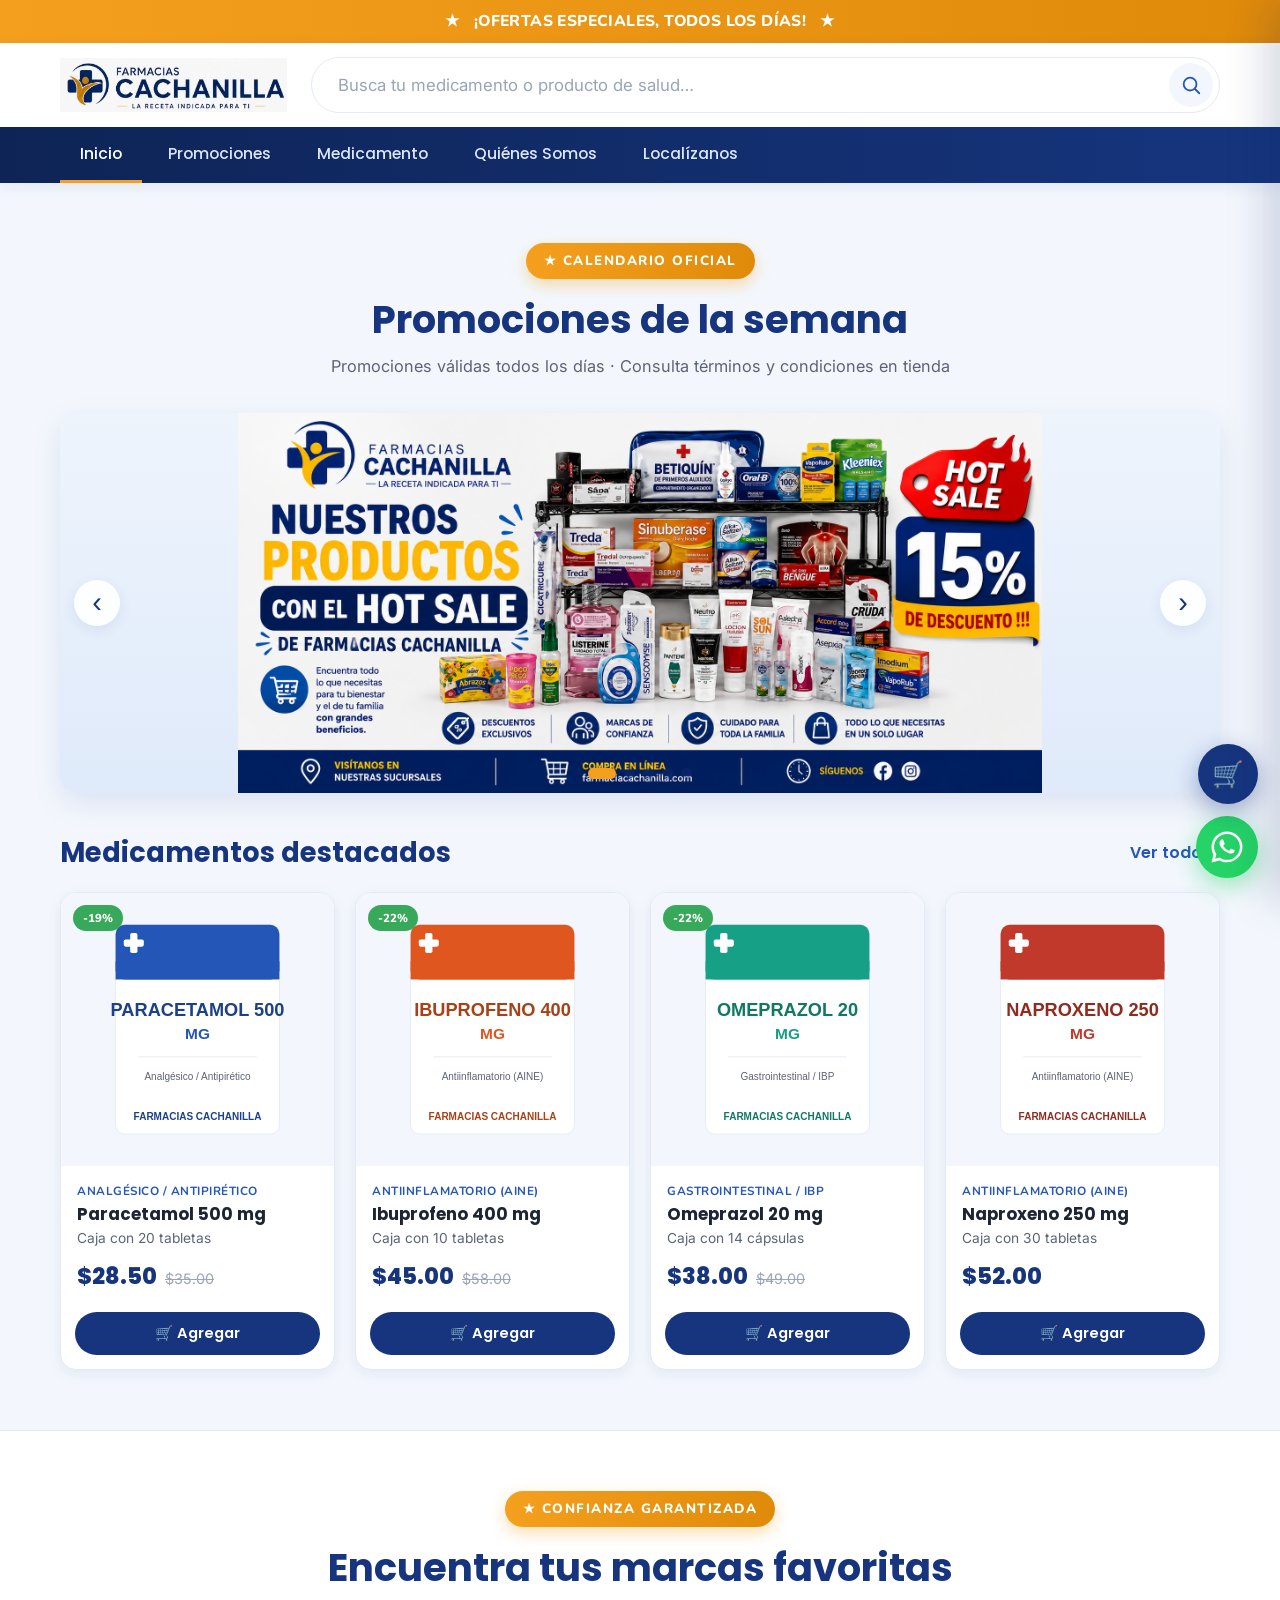
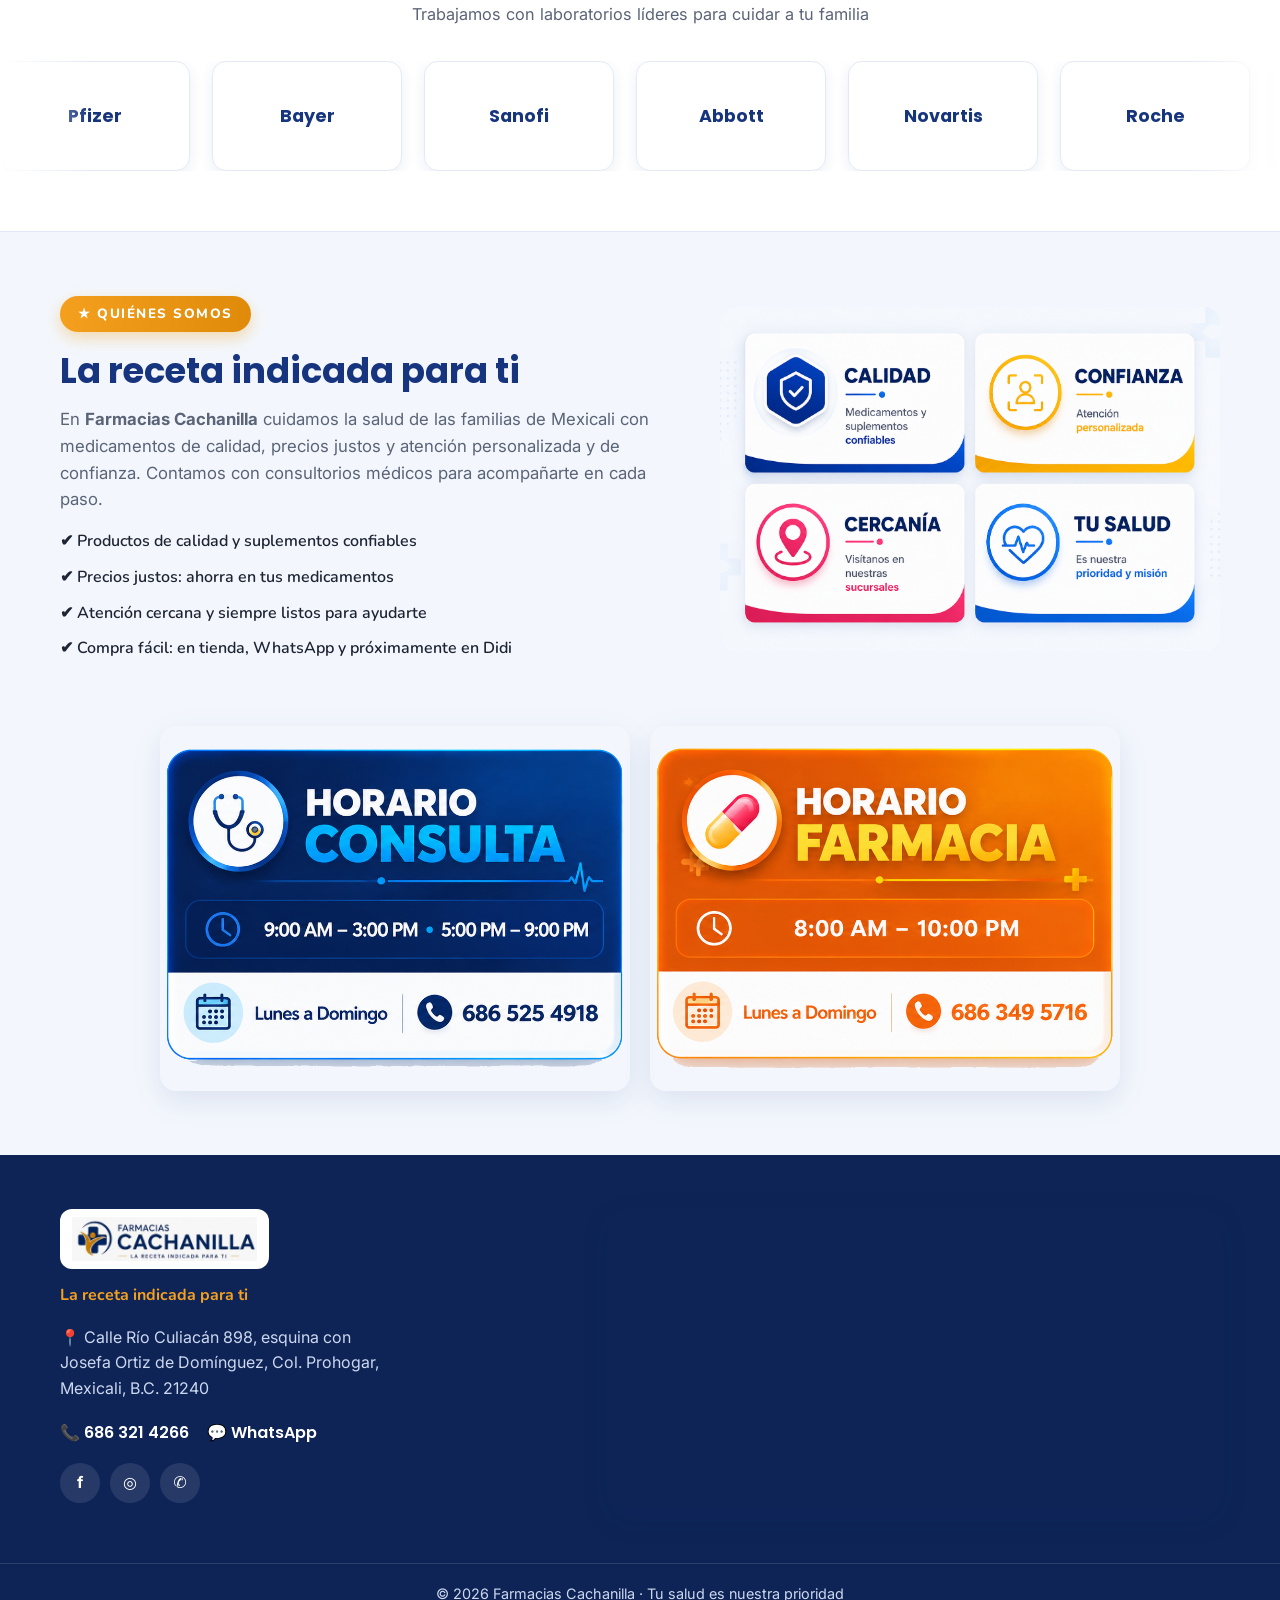
==== commit 91a94675: "Update WhatsApp contact number in footer" ====
--- a/index.html
+++ b/index.html
@@ -248,15 +248,15 @@
             Col. Prohogar, Mexicali, B.C. 21240
           </p>
           <div class="footer__contact">
-            <a href="tel:+526863495716">📞 686 349 5716</a>
-            <a href="https://wa.me/526863495716" target="_blank" rel="noopener"
+            <a href="tel:+526863214266">📞 686 321 4266</a>
+            <a href="https://wa.me/526863214266" target="_blank" rel="noopener"
               >💬 WhatsApp</a
             >
           </div>
           <div class="footer__social">
             <a href="#" aria-label="Facebook">f</a>
             <a href="#" aria-label="Instagram">◎</a>
-            <a href="https://wa.me/526863495716" aria-label="WhatsApp">✆</a>
+            <a href="https://wa.me/526863214266" aria-label="WhatsApp">✆</a>
           </div>
         </div>
 
@@ -285,7 +285,7 @@
     <!-- ===== Floating WhatsApp button ===== -->
     <a
       class="whatsapp"
-      href="https://wa.me/526863495716?text=Hola%2C%20quiero%20informaci%C3%B3n%20sobre%20sus%20promociones"
+      href="https://wa.me/526863214266?text=Hola%2C%20quiero%20informaci%C3%B3n%20sobre%20sus%20promociones"
       target="_blank"
       rel="noopener"
       aria-label="Escríbenos por WhatsApp"
